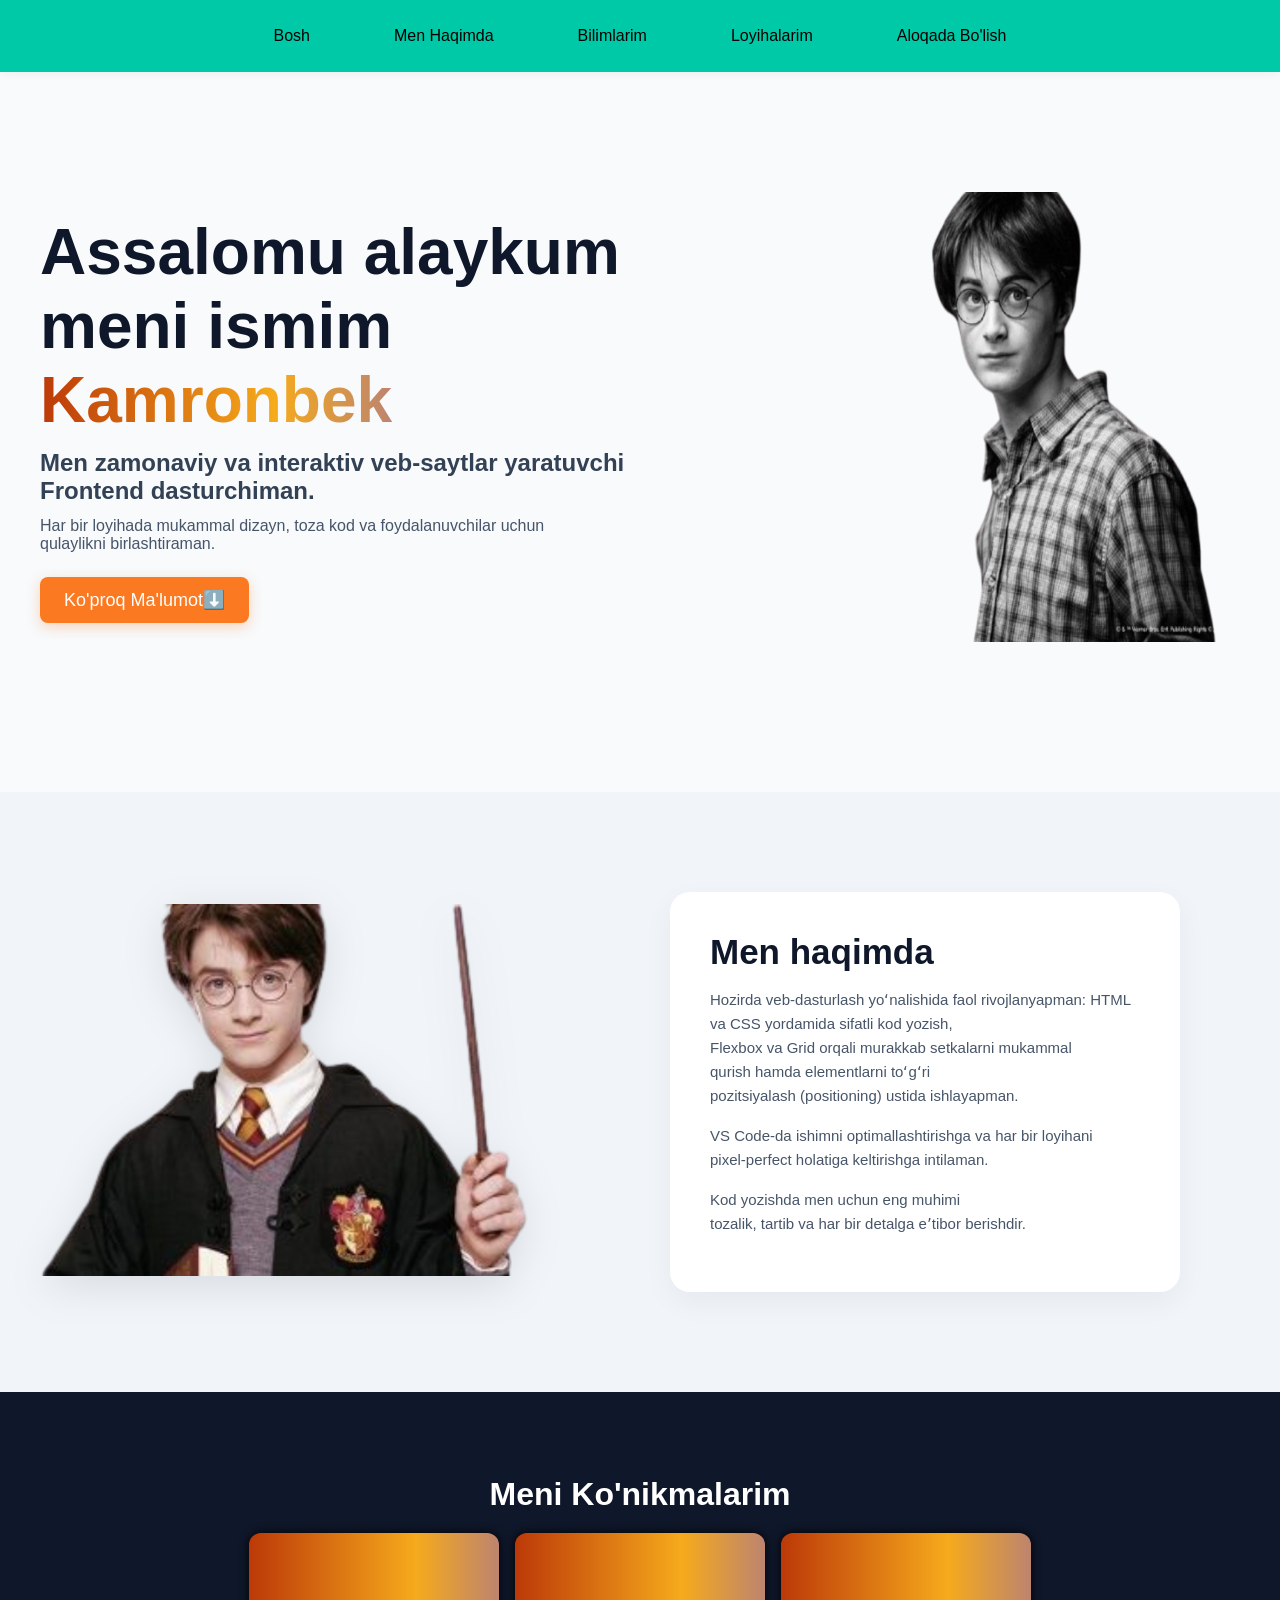
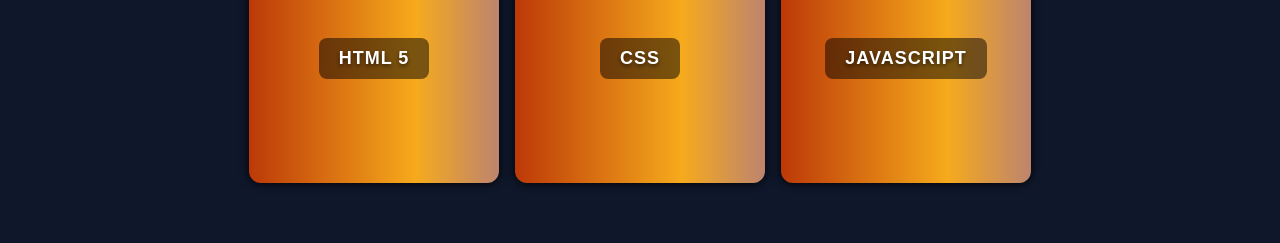
==== index.html @ ee9b0101 "Add Portfolio" ====
<!DOCTYPE html>
<html lang="en">

<head>
    <meta charset="UTF-8">
    <meta name="viewport" content="width=device-width, initial-scale=1.0">
    <title>Portfolio</title>
    <link rel="stylesheet" href="style.css">
</head>

<body>
    <header>
        <nav>
            <ul class="nav-list">
                <li><a class="nav-link" href="#hero">Bosh</a></li>
                <li><a class="nav-link" href="#about">Men Haqimda</a></li>
                <li><a class="nav-link" href="#skills">Bilimlarim</a></li>
                <li><a class="nav-link" href="loyihalarim.html">Loyihalarim</a></li>
                <li><a class="nav-link" href="./contact.html">Aloqada Bo'lish</a></li>
            </ul>
        </nav>
    </header>
    <main>
        <section id="hero" class="hero">
            <div class="container">
                <div class="hero-content">
                    <div class="hero-left">
                        <h1>Assalomu alaykum meni ismim <br> <span>Kamronbek</span></h1>
                        <h2>Men zamonaviy va interaktiv veb-saytlar yaratuvchi <br> Frontend dasturchiman.</h2>
                        <p>Har bir loyihada mukammal dizayn, toza kod va foydalanuvchilar uchun <br> qulaylikni
                            birlashtiraman.
                        </p>
                        <button>Ko'proq Ma'lumot⬇️ </button>
                    </div>
                    <div class="hero-right">
                        <img src="./images/harrypotter.png" alt="">
                    </div>
                </div>
        </section>
        <section id="about" class="about">
            <div class="about-content">
                <div class="about-left">
                    <img src="./images/harrypotter1.png" alt="About-chief">
                </div>
                <div class="about-right">
                    <h2>Men haqimda</h2>
                    <p>
                        Hozirda veb-dasturlash yoʻnalishida faol rivojlanyapman: HTML va CSS yordamida sifatli kod
                        yozish, <br>
                        Flexbox va Grid orqali murakkab setkalarni mukammal <br> qurish hamda elementlarni toʻgʻri <br>
                        pozitsiyalash
                        (positioning) ustida ishlayapman.
                    </p>
                    <p>
                        VS Code-da ishimni optimallashtirishga va har bir loyihani <br> pixel-perfect holatiga
                        keltirishga
                        intilaman.
                    </p>
                    <p>
                        Kod yozishda men uchun eng muhimi <br> tozalik, tartib va har bir detalga eʼtibor berishdir.
                    </p>
                </div>
            </div>
        </section>
        <section id="skills" class="skills">
            <h2 class="skills-title">Meni Ko'nikmalarim</h2>
            <div class="skill-flex">
                <div class="skill-cards">
                    <div class="inner">
                        <div class="oldi">
                            <h2>HTML 5</h2>
                        </div>
                        <div class="orqa">
                            <p>Veb-sahifalarning "skeleti" va strukturasini yaratish. Toza, zamonaviy va mukammal
                                (pixel-perfect) loyihalar uchun barcha turdagi semantik teglardan (header, section,
                                article) unumli foydalanish.</p>
                        </div>
                    </div>
                </div>
                <div class="skill-cards css">
            <div class="inner">
                <div class="oldi css"><h2>CSS</h2></div>
                <div class="orqa"><p>Veb-saytlarga jon bag‘ishlash: murakkab 3D va 2D transformatsiyalar, animatsiyalar, moslashuvchan dizayn (Media Queries) va toza, strukturani buzmaydigan stillar yozish.</p></div>
            </div>
         </div>
         <div class="skill-cards js">
            <div class="inner">
                <div class="oldi"><h2>JAVASCRIPT</h2></div>
                <div class="orqa"><p>Sayt interaktivligi va funksionalligini ta'minlash. Hodisalarni (events) boshqarish, dinamik elementlar yaratish va toza, tushunarli JS kod yozish ko‘nikmasi.</p></div>
            </div>
         </div>
            </div>
        </section>

        <section class="projects">
          <div class="project-cards">
            <div class="project-card">

            </div>
          </div>
        </div>

        </section>
    </main>
</body>

</html>
---- style.css ----
* {
  margin: 0;
  padding: 0;
  box-sizing: border-box;
  font-family: sans-serif;
}
header {
  background-color: #f8fafc;
  box-shadow: 0 2px 10px rgba(0, 0, 0, 0.05);
  position: sticky;
  top: 0;
  z-index: 100;
}
html {
  scroll-behavior: smooth;
}

.nav-list {
  display: flex;
  gap: 36px;
  list-style: none;
  justify-content: center;
  padding: 15px 50px;
  background-color: #00c9a7;
}

.nav-link {
  display: inline-block;
  text-decoration: none;
  background-color: transparent;
  color: #000000;
  padding: 12px 24px;
  border-radius: 8px;
  transition: 0.3s;
}

.nav-link:hover {
  background-color: #f1f5f9;
  color: #3801b8;
}

.nav-link:active {
  background-color: #e2e8f0;
  transform: scale(0.95);
}

.container {
  max-width: 1200px;
  margin: 0 auto;
  width: 100%;
}
nav img {
  width: 50px;
  height: auto;
}
h1 {
  font-size: 64px;
  color: #0f172a;
}
h1 span {
  background: linear-gradient(
    to right,
    #bc3908,
    #f6aa1c,
    #845ec2,
    #845ec2,
    #00c9a7,
    #3c859e,
    #0900ff
  );
  background-clip: text;
  background-size: 400% 400%;
  -webkit-text-fill-color: transparent;
  animation: move 8s linear infinite;
}
.hero {
  min-height: 80vh;
  background-color: #f8fafc;
  display: flex;
  align-items: flex-start;
  padding-top: 120px;
}
.hero-left {
  display: flex;
  flex-direction: column;
  justify-content: center;
  max-width: 700px;
  gap: 12px;
}

.hero-left p {
  color: #475569;
}

.hero-left h2 {
  color: #334155;
}

.hero-left button {
  padding: 12px 24px;
  background-color: #fa7921;
  box-shadow: 0 4px 14px rgba(250, 121, 33, 0.3);
  color: white;
  border-radius: 8px;
  margin-top: 12px;
  width: fit-content;
  border: none;
  font-size: 18px;
  transition: 0.3s;
  cursor: pointer;
}
.hero-left button:hover {
  background-color: #f6aa1c;
}
.hero-left button:active {
  background-color: #bc3908;
  transform: scale(0.95);
}

.hero-content {
  display: flex;
  justify-content: space-between;
}

.hero-right img {
  width: 530px;
  height: 450px;
}

.about {
  background-color: #f1f5f9;
  padding: 100px 0;
}
.about-content {
  display: flex;
  justify-content: center;
  align-items: center;
  gap: 120px;
  max-width: 1200px;
  padding: 0 20px;
}

.about-left img {
  width: 530px;
  height: 450px;
  filter: drop-shadow(0 10px 20px rgba(0, 0, 0, 0.1));
  height: auto;
  transition: 0.5s;
}

.about-right {
  display: flex;
  flex-direction: column;
  gap: 16px;
  max-width: 650px;
  height: 400px;
  padding: 40px;
  background-color: #ffffff;
  box-shadow: 0 10px 30px rgba(0, 0, 0, 0.05);
  border-radius: 20px;
  transition: transform 0.3s;
}

.about-right:hover {
  transform: scale(1.05);
  color: #fff;
}

.about-right h2 {
  font-size: 35px;
  color: #0f172a;
}

.about-left img:hover {
  transform: scale(1.05) translateY(-5px);
}

.about-right p {
  font-size: 15px;
  line-height: 1.6;
  color: #475569;
  font-weight: 200px;
}

.skills-title {
  margin-top: 24px;
  margin-bottom: 20px;
  color: #ffffff;
  font-size: 32px;
}

.skills {
  text-align: center;
  display: flex;
  padding: 60px 20px;
  flex-direction: column;
  background-color: #0f172a;
  align-items: center;
}

.skill-cards {
  width: 250px;
  height: 250px;
  perspective: 1000px;
}

.inner {
  width: 100%;
  height: 100%;
  transition: 1s;
  transform-style: preserve-3d;
  position: relative;
}

.skill-cards:hover .inner {
  transform: rotateY(180deg);
}

.oldi,
.orqa {
  width: 100%;
  height: 100%;
  box-shadow: 0 0 10px black;
  position: absolute;
  backface-visibility: hidden;
  display: flex;
  align-items: center;
  padding: 20px;
  border-radius: 12px;
  justify-content: center;
  color: #7a9b76;
  font-size: 12px;
}
.oldi {
  animation: move 8s linear infinite;
  background: linear-gradient(
    to right,
    #bc3908,
    #f6aa1c,
    #845ec2,
    #845ec2,
    #00c9a7,
    #3c859e,
    #0900ff
  );
  background-size: 400% 400%;

  transform: rotateY(0deg);
}


.orqa {
  transform: rotateY(180deg);
  color: #334155;
  background-color: #ffffff;
  font-size: 15px;
  line-height: 1.4;
}

.skill-flex {
  display: flex;
  gap: 16px;
}

.oldi h2 {
  color: #ffffff;
  font-weight: bold;
  text-transform: uppercase;
  letter-spacing: 1px;
  background: rgba(0, 0, 0, 0.5);
  padding: 10px 20px;
  border-radius: 8px;
  backdrop-filter: blur(4px);
  text-shadow: 0 2px 4px rgba(0, 0, 0, 0.6);
}


@keyframes move {
  0% { background-position: 0% 50%; }
  50% { background-position: 100% 50%; }
  100% { background-position: 0% 50%; }
}
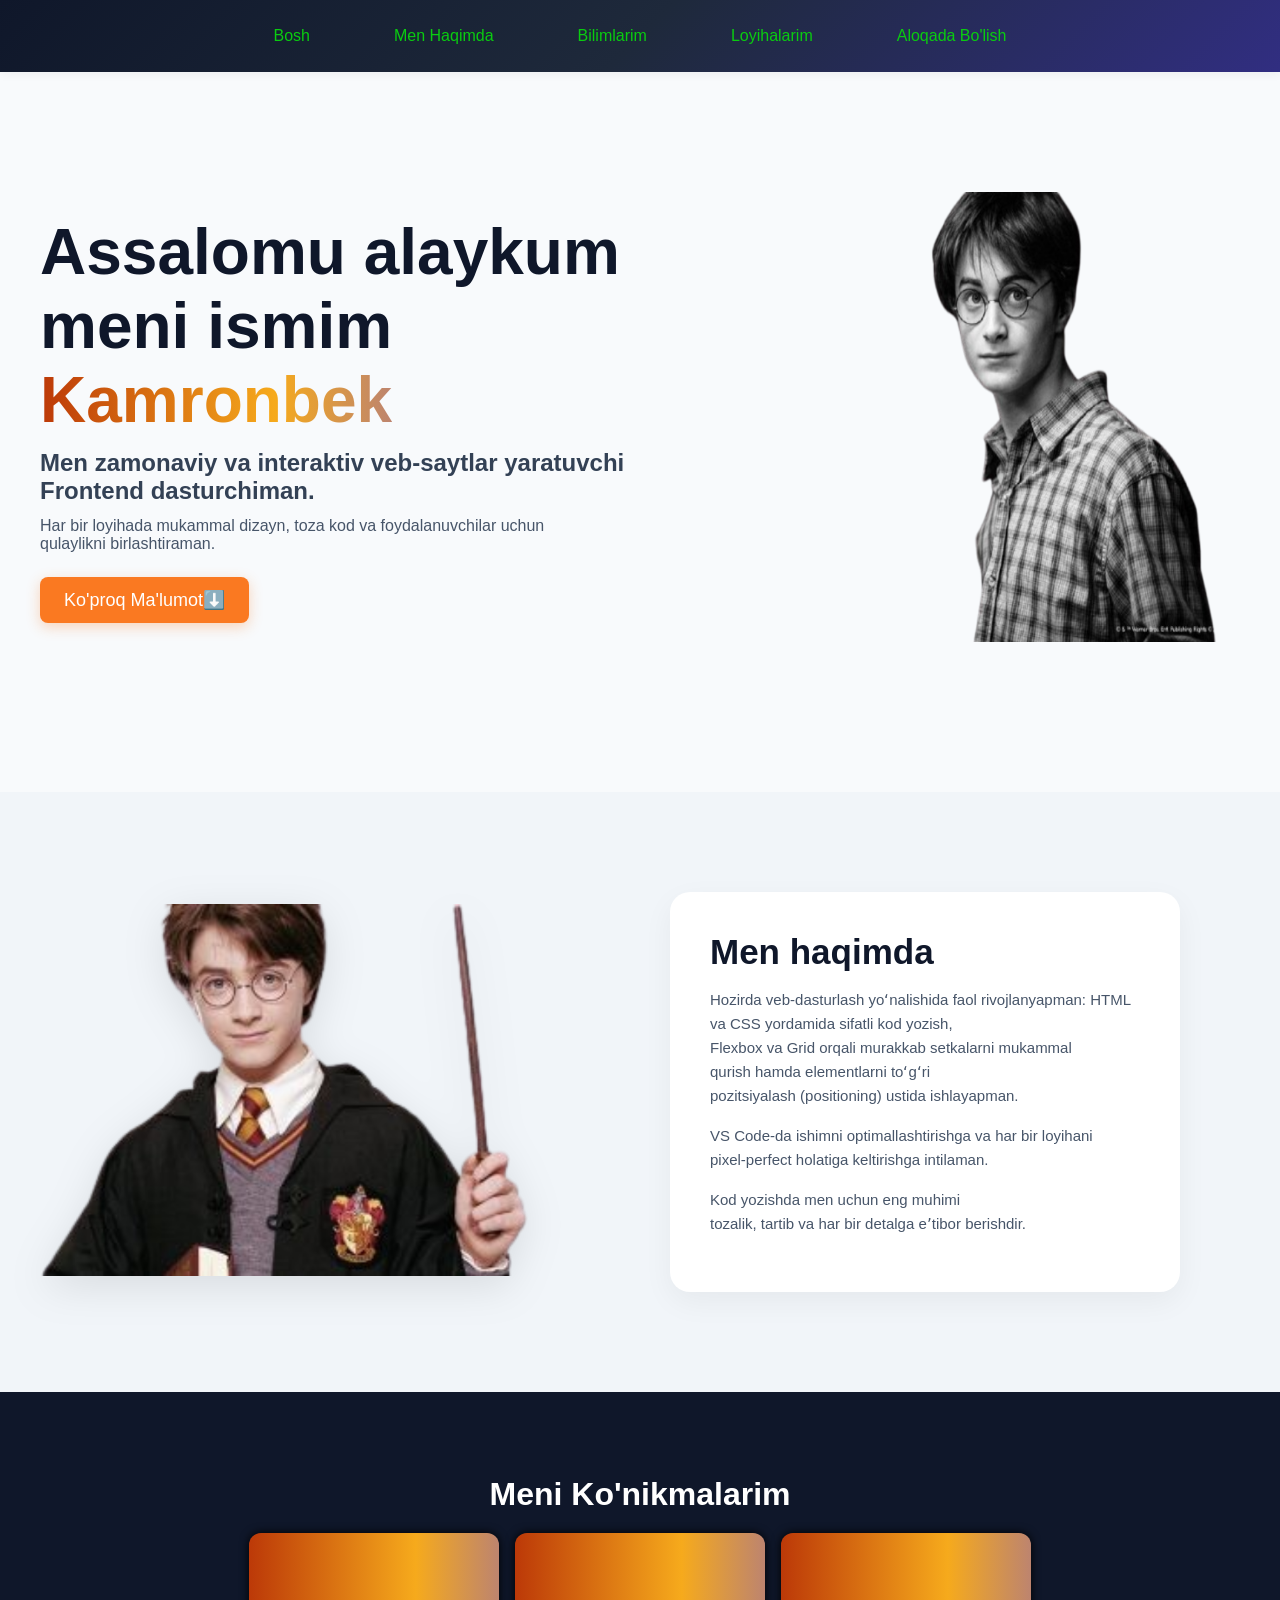
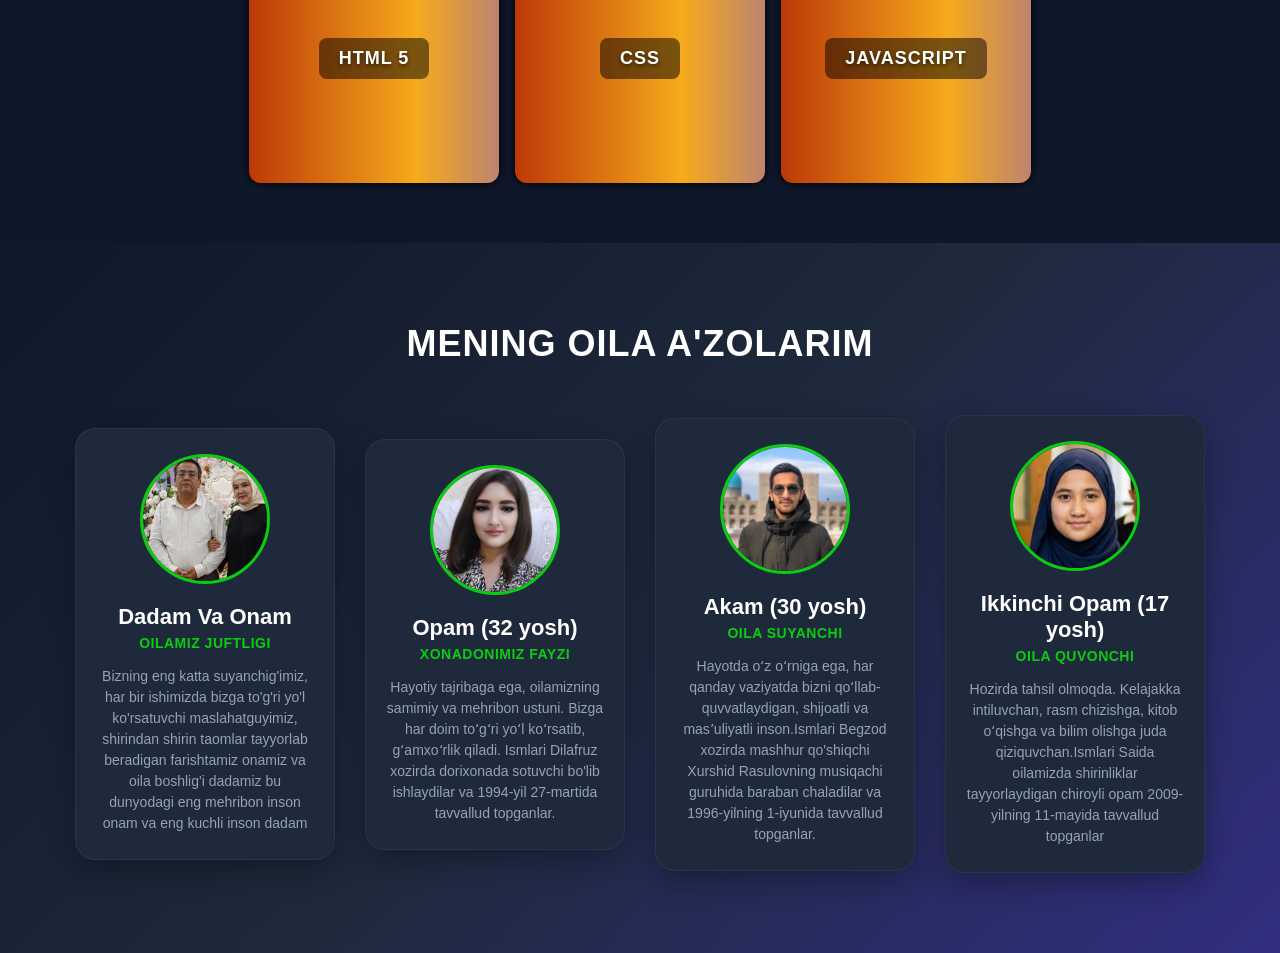
==== commit e5afb5b4: "Famuly added" ====
--- a/index.html
+++ b/index.html
@@ -30,7 +30,7 @@
                         <p>Har bir loyihada mukammal dizayn, toza kod va foydalanuvchilar uchun <br> qulaylikni
                             birlashtiraman.
                         </p>
-                        <button>Ko'proq Ma'lumot⬇️ </button>
+                        <a href="#about">Ko'proq Ma'lumot⬇️</a>
                     </div>
                     <div class="hero-right">
                         <img src="./images/harrypotter.png" alt="">
@@ -101,6 +101,56 @@
         </div>
 
         </section>
+        <section id="family" class="family-section">
+            <h2 class="family-title">Mening Oila A'zolarim</h2>
+            <div class="family-container">
+                
+                <div class="family-card">
+                    <div class="family-img-box">
+                        <img src="./images/ota-onam.png" alt="Dadam">
+                    </div>
+                    <div class="family-info">
+                        <h3>Dadam Va Onam</h3>
+                        <p class="role">Oilamiz juftligi</p>
+                        <p class="desc">Bizning eng katta suyanchig'imiz, har bir ishimizda bizga to'g'ri yo'l ko'rsatuvchi maslahatguyimiz, shirindan shirin taomlar tayyorlab beradigan farishtamiz onamiz va oila boshlig'i dadamiz bu dunyodagi eng mehribon inson onam va eng kuchli inson dadam</p>
+                    </div>
+                </div>
+
+                <div class="family-card">
+                    <div class="family-img-box">
+                        <img src="./images/Opam.png" alt="Onam">
+                    </div>
+                    <div class="family-info">
+                        <h3>Opam (32 yosh)</h3>
+                        <p class="role">Xonadonimiz fayzi</p>
+                        <p class="desc">Hayotiy tajribaga ega, oilamizning samimiy va mehribon ustuni. Bizga har doim toʻgʻri yoʻl koʻrsatib, gʻamxoʻrlik qiladi. Ismlari Dilafruz xozirda dorixonada sotuvchi bo'lib ishlaydilar va 1994-yil 27-martida tavvallud topganlar.</p>
+                    </div>
+                </div>
+
+                <div class="family-card">
+                    <div class="family-img-box">
+                        <img src="./images/Akam.png" alt="Ukam">
+                    </div>
+                    <div class="family-info">
+                        <h3>Akam (30 yosh)</h3>
+                        <p class="role">Oila suyanchi</p>
+                        <p class="desc">Hayotda oʻz oʻrniga ega, har qanday vaziyatda bizni qoʻllab-quvvatlaydigan, shijoatli va masʼuliyatli inson.Ismlari Begzod xozirda mashhur qo'shiqchi Xurshid Rasulovning musiqachi guruhida baraban chaladilar va 1996-yilning 1-iyunida tavvallud topganlar.</p>
+                    </div>
+                </div>
+
+                <div class="family-card">
+                    <div class="family-img-box">
+                        <img src="./images/opam2.png" alt="Singlim">
+                    </div>
+                    <div class="family-info">
+                        <h3>Ikkinchi Opam (17 yosh)</h3>
+                        <p class="role">Oila quvonchi</p>
+                        <p class="desc">Hozirda tahsil olmoqda. Kelajakka intiluvchan, rasm chizishga, kitob oʻqishga va bilim olishga juda qiziquvchan.Ismlari Saida oilamizda shirinliklar tayyorlaydigan chiroyli opam 2009-yilning 11-mayida tavvallud topganlar</p>
+                    </div>
+                </div>
+
+            </div>
+        </section>
     </main>
 </body>
 
--- a/style.css
+++ b/style.css
@@ -21,14 +21,19 @@
   list-style: none;
   justify-content: center;
   padding: 15px 50px;
-  background-color: #00c9a7;
+    background: linear-gradient(
+        135deg,
+        #0f172a,
+        #1e293b,
+        #312e81
+    );
 }
 
 .nav-link {
   display: inline-block;
   text-decoration: none;
   background-color: transparent;
-  color: #000000;
+  color: #0acc10;
   padding: 12px 24px;
   border-radius: 8px;
   transition: 0.3s;
@@ -96,7 +101,7 @@
   color: #334155;
 }
 
-.hero-left button {
+.hero-left a {
   padding: 12px 24px;
   background-color: #fa7921;
   box-shadow: 0 4px 14px rgba(250, 121, 33, 0.3);
@@ -104,15 +109,16 @@
   border-radius: 8px;
   margin-top: 12px;
   width: fit-content;
+  text-decoration: none;
   border: none;
   font-size: 18px;
   transition: 0.3s;
   cursor: pointer;
 }
-.hero-left button:hover {
+.hero-left a:hover {
   background-color: #f6aa1c;
 }
-.hero-left button:active {
+.hero-left a:active {
   background-color: #bc3908;
   transform: scale(0.95);
 }
@@ -280,5 +286,100 @@
   50% { background-position: 100% 50%; }
   100% { background-position: 0% 50%; }
 }
-
-
+.family-section {
+  padding: 80px 20px;
+  background: linear-gradient(135deg, #0f172a, #1e293b, #312e81); 
+  text-align: center;
+  width: 100%;
+}
+
+.family-title {
+  font-size: 36px;
+  color: #ffffff;
+  margin-bottom: 50px;
+  position: relative;
+  text-transform: uppercase;
+  letter-spacing: 1px;
+}
+
+.family-container {
+  display: flex;
+  justify-content: center;
+  align-items: center;
+  gap: 30px;
+  max-width: 1200px;
+  margin: 0 auto;
+  flex-wrap: wrap; 
+}
+
+.family-card {
+  background: #1e293b;
+  border-radius: 20px;
+  width: 260px;
+  padding: 25px 20px;
+  box-shadow: 0 10px 30px rgba(0, 0, 0, 0.3);
+  border: 1px solid rgba(255, 255, 255, 0.05);
+  transition: all 0.4s ease;
+  text-align: center;
+}
+
+.family-img-box {
+  width: 130px;
+  height: 130px;
+  margin: 0 auto 20px;
+  border-radius: 50%;
+  overflow: hidden;
+  border: 3px solid #0acc10; 
+  transition: transform 0.4s ease;
+}
+
+.family-img-box img {
+  width: 100%;
+  height: 100%;
+  object-fit: cover; 
+}
+
+.family-info h3 {
+  color: #ffffff;
+  font-size: 22px;
+  margin-bottom: 5px;
+}
+
+.family-info .role {
+  color: #0acc10; 
+  font-size: 14px;
+  font-weight: 600;
+  margin-bottom: 15px;
+  text-transform: uppercase;
+  letter-spacing: 0.5px;
+}
+
+.family-info .desc {
+  color: #94a3b8;
+  font-size: 14px;
+  line-height: 1.5;
+}
+
+.family-card:hover {
+  transform: translateY(-12px); 
+  border-color: #818cf8; 
+  box-shadow: 0 15px 35px rgba(129, 140, 248, 0.25);
+}
+
+.family-card:hover .family-img-box {
+  transform: scale(1.08);
+  border-color: #818cf8;
+}
+
+@media (max-width: 768px) {
+  .family-container {
+    gap: 20px;
+    align-items: stretch;
+  }
+  .family-card {
+    width: 100%; 
+    max-width: 340px;
+  }
+}
+
+
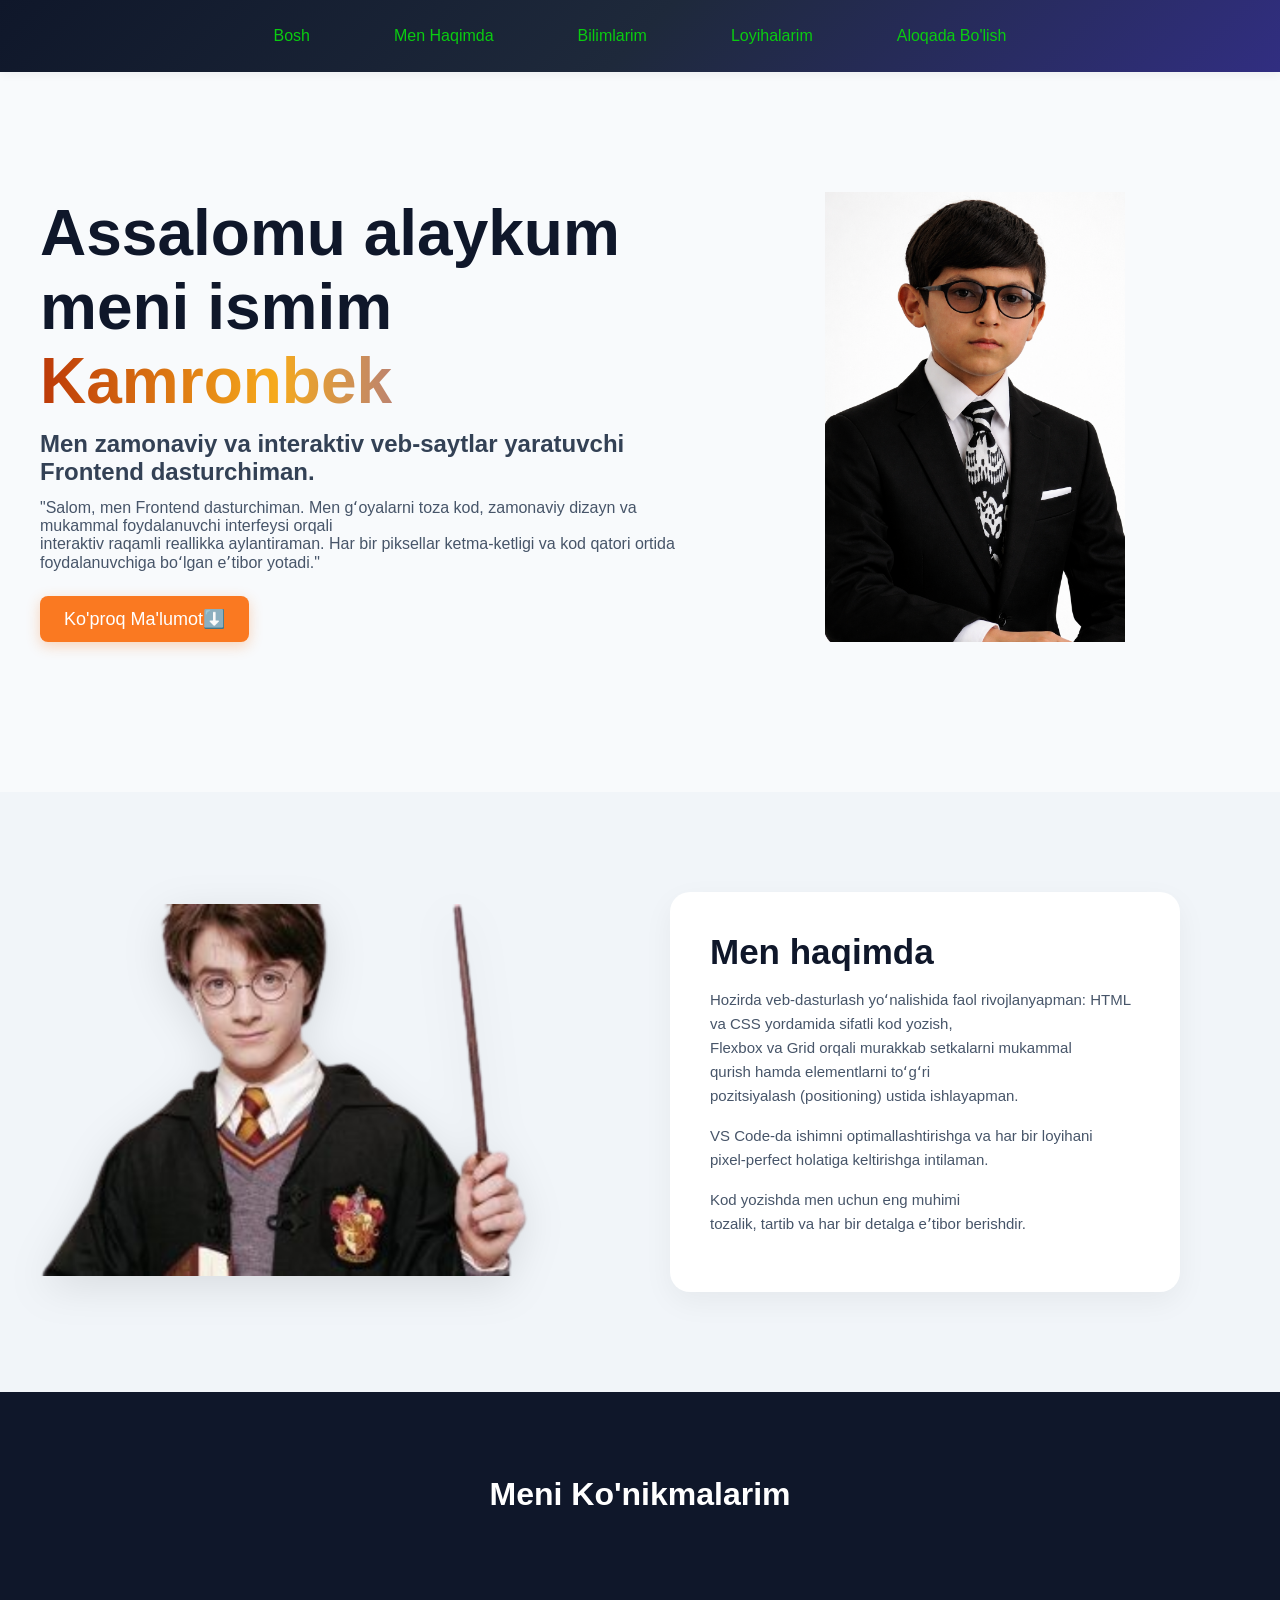
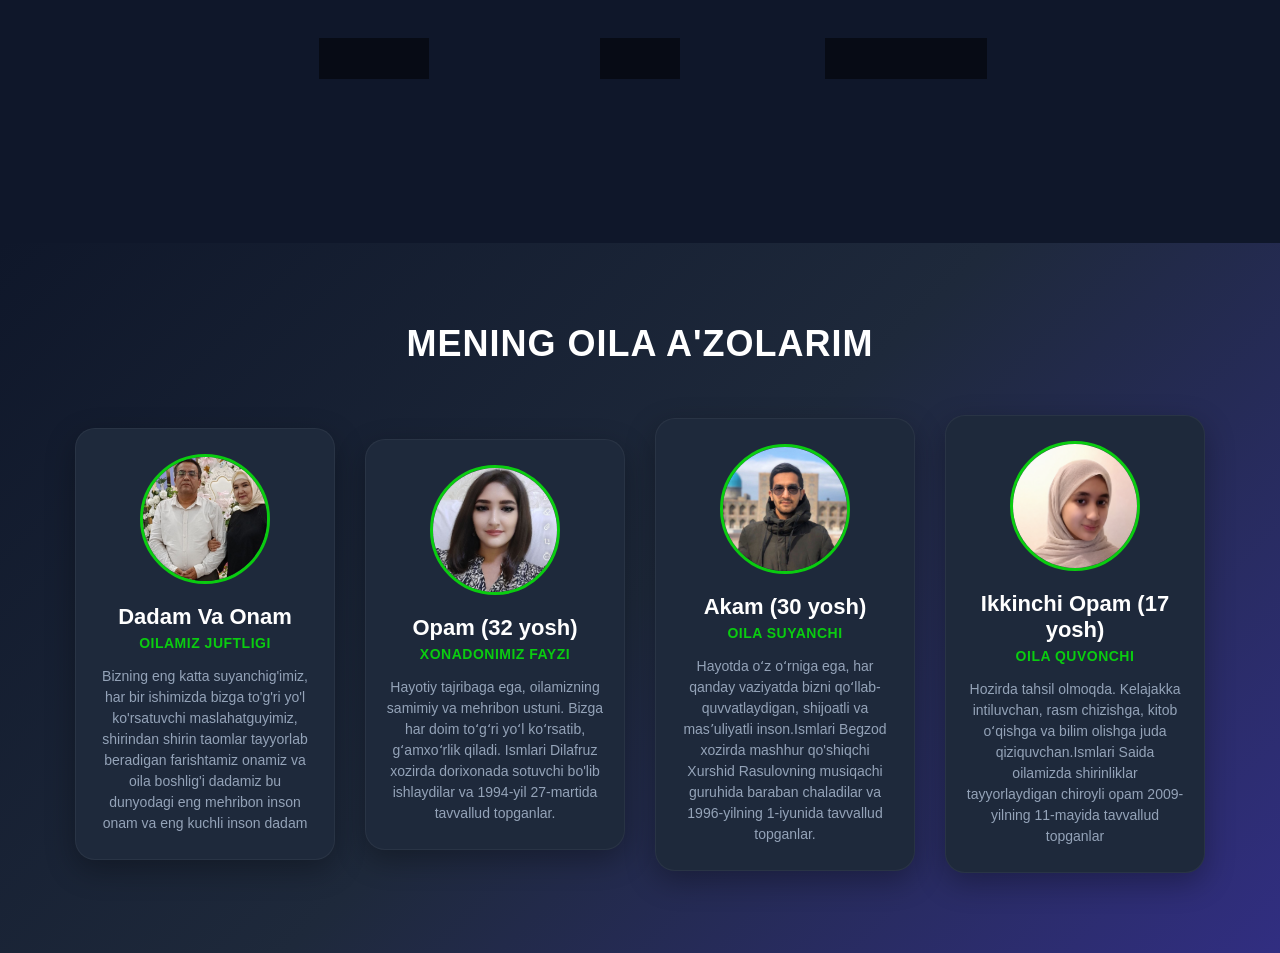
==== commit 9add1b11: "My Photo Update" ====
--- a/index.html
+++ b/index.html
@@ -27,13 +27,12 @@
                     <div class="hero-left">
                         <h1>Assalomu alaykum meni ismim <br> <span>Kamronbek</span></h1>
                         <h2>Men zamonaviy va interaktiv veb-saytlar yaratuvchi <br> Frontend dasturchiman.</h2>
-                        <p>Har bir loyihada mukammal dizayn, toza kod va foydalanuvchilar uchun <br> qulaylikni
-                            birlashtiraman.
+                        <p>"Salom, men Frontend dasturchiman. Men gʻoyalarni toza kod, zamonaviy dizayn va mukammal foydalanuvchi interfeysi orqali <br> interaktiv raqamli reallikka aylantiraman. Har bir piksellar ketma-ketligi va kod qatori ortida foydalanuvchiga boʻlgan eʼtibor yotadi."
                         </p>
                         <a href="#about">Ko'proq Ma'lumot⬇️</a>
                     </div>
                     <div class="hero-right">
-                        <img src="./images/harrypotter.png" alt="">
+                        <img src="./images/me.png" alt="">
                     </div>
                 </div>
         </section>
--- a/style.css
+++ b/style.css
@@ -131,6 +131,7 @@
 .hero-right img {
   width: 530px;
   height: 450px;
+  object-fit: contain;
 }
 
 .about {
@@ -371,15 +372,4 @@
   border-color: #818cf8;
 }
 
-@media (max-width: 768px) {
-  .family-container {
-    gap: 20px;
-    align-items: stretch;
-  }
-  .family-card {
-    width: 100%; 
-    max-width: 340px;
-  }
-}
-
-
+
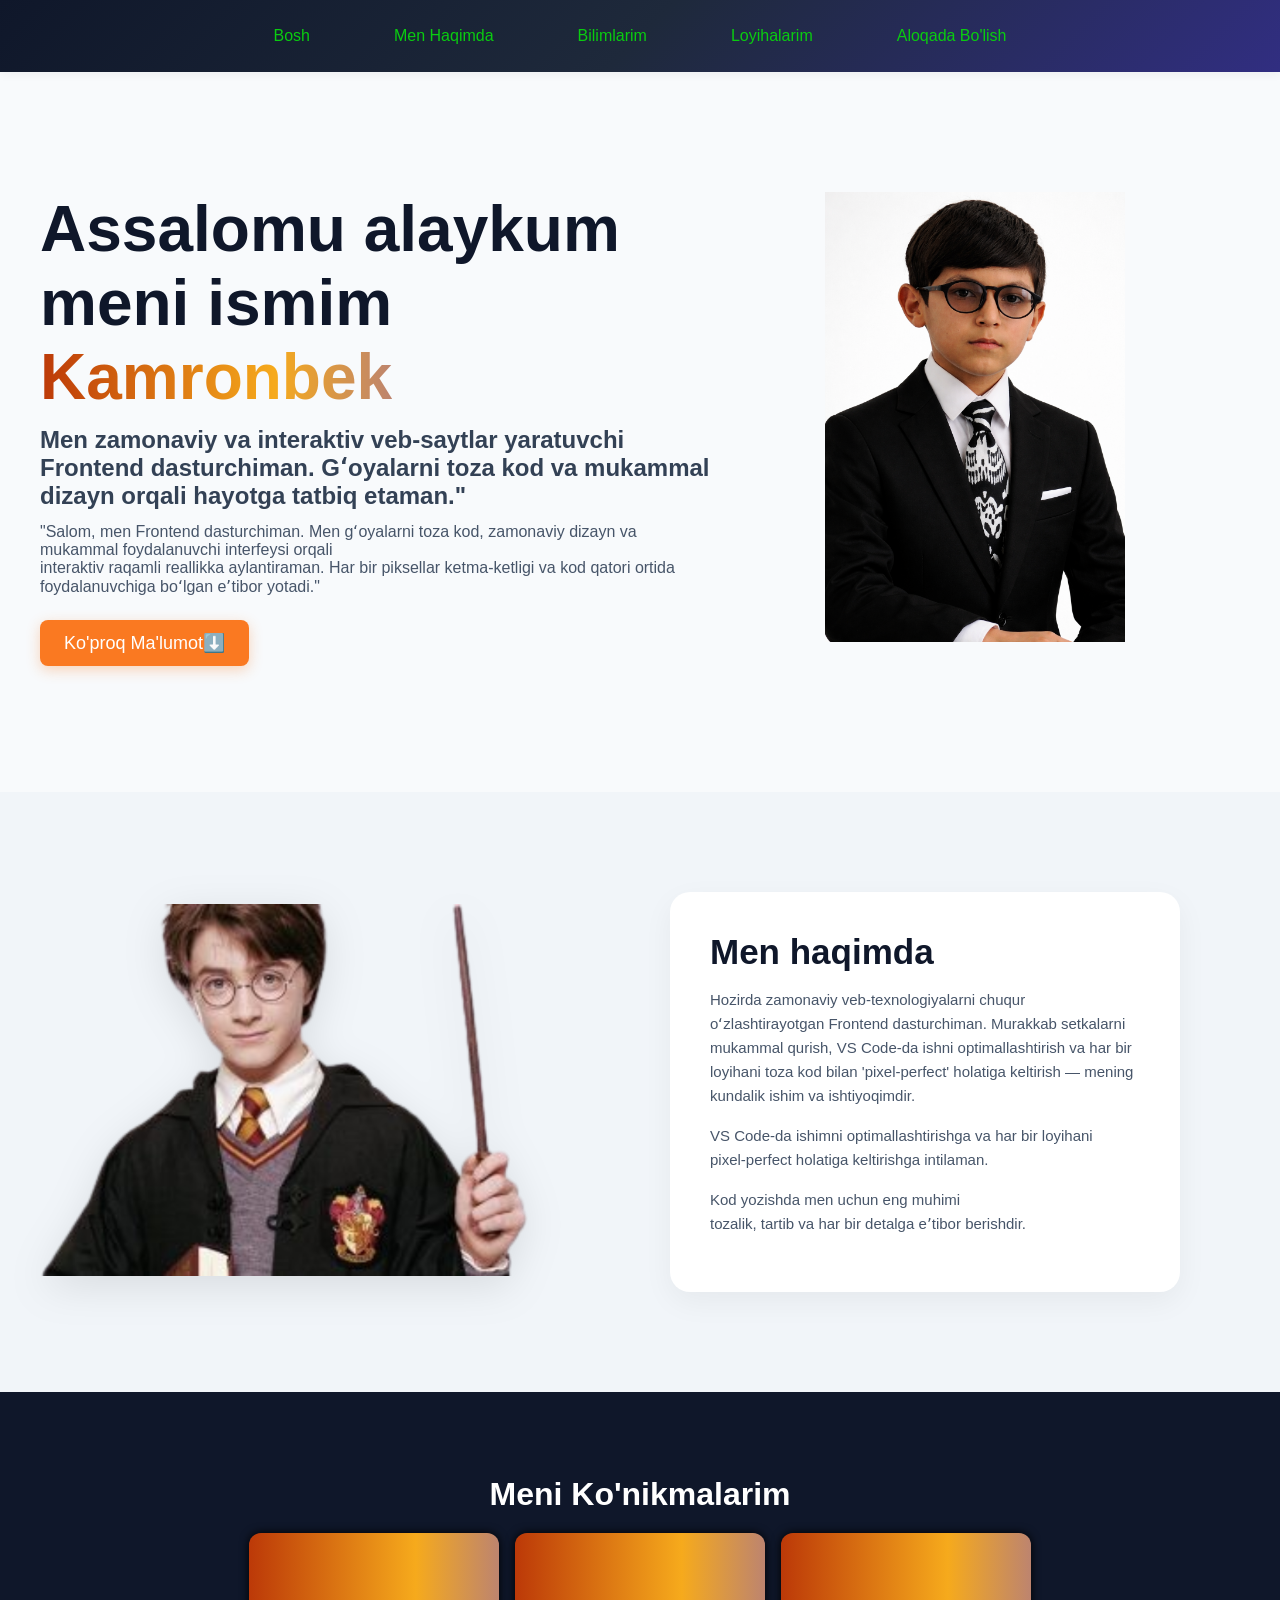
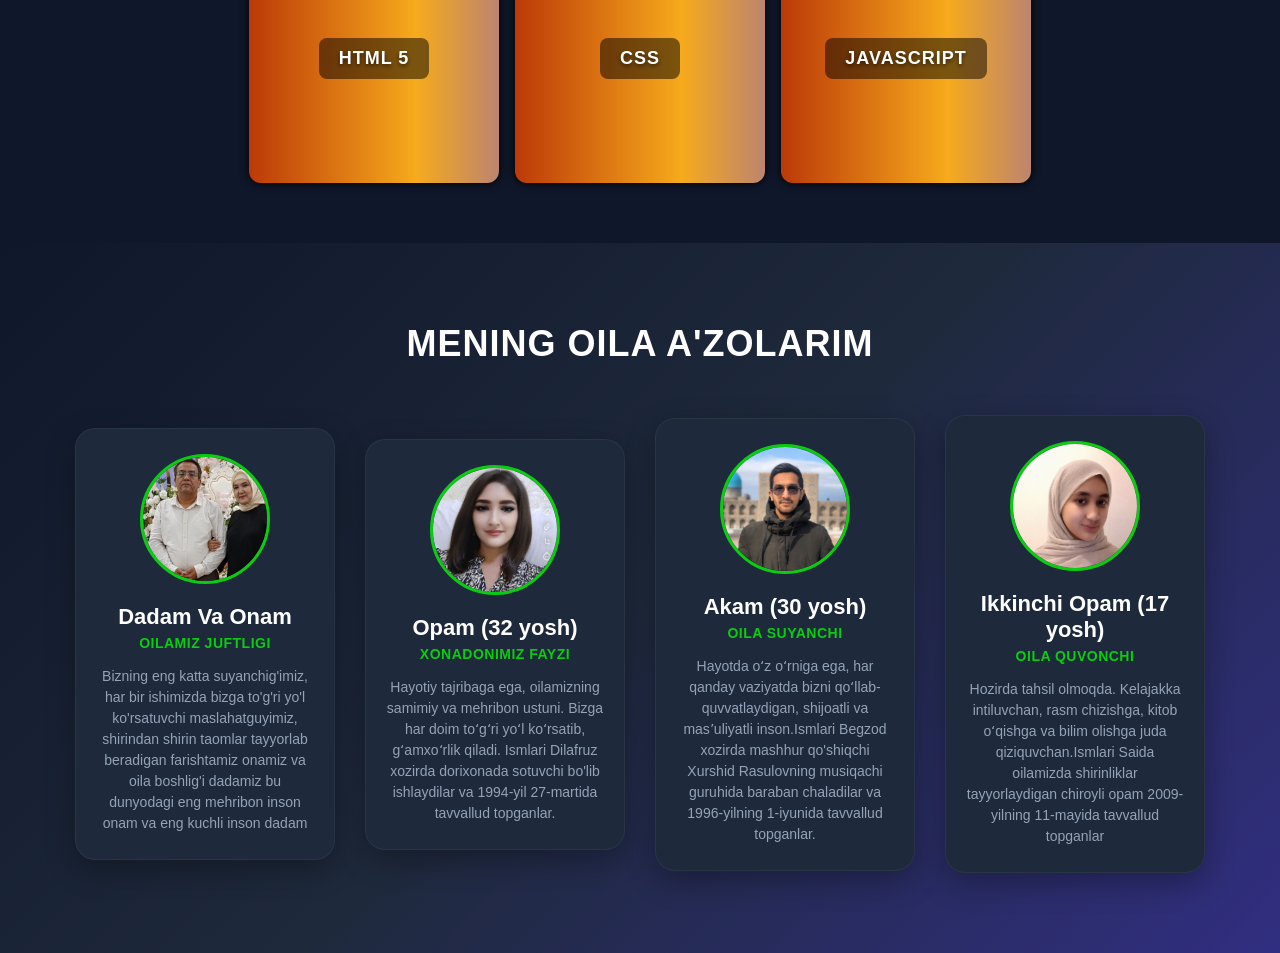
==== commit 10283158: "Description Update" ====
--- a/index.html
+++ b/index.html
@@ -26,7 +26,7 @@
                 <div class="hero-content">
                     <div class="hero-left">
                         <h1>Assalomu alaykum meni ismim <br> <span>Kamronbek</span></h1>
-                        <h2>Men zamonaviy va interaktiv veb-saytlar yaratuvchi <br> Frontend dasturchiman.</h2>
+                        <h2>Men zamonaviy va interaktiv veb-saytlar yaratuvchi Frontend dasturchiman. Gʻoyalarni toza kod va mukammal dizayn orqali hayotga tatbiq etaman."</h2>
                         <p>"Salom, men Frontend dasturchiman. Men gʻoyalarni toza kod, zamonaviy dizayn va mukammal foydalanuvchi interfeysi orqali <br> interaktiv raqamli reallikka aylantiraman. Har bir piksellar ketma-ketligi va kod qatori ortida foydalanuvchiga boʻlgan eʼtibor yotadi."
                         </p>
                         <a href="#about">Ko'proq Ma'lumot⬇️</a>
@@ -44,12 +44,7 @@
                 <div class="about-right">
                     <h2>Men haqimda</h2>
                     <p>
-                        Hozirda veb-dasturlash yoʻnalishida faol rivojlanyapman: HTML va CSS yordamida sifatli kod
-                        yozish, <br>
-                        Flexbox va Grid orqali murakkab setkalarni mukammal <br> qurish hamda elementlarni toʻgʻri <br>
-                        pozitsiyalash
-                        (positioning) ustida ishlayapman.
-                    </p>
+                        Hozirda zamonaviy veb-texnologiyalarni chuqur oʻzlashtirayotgan Frontend dasturchiman. Murakkab setkalarni mukammal qurish, VS Code-da ishni optimallashtirish va har bir loyihani toza kod bilan 'pixel-perfect' holatiga keltirish — mening kundalik ishim va ishtiyoqimdir.
                     <p>
                         VS Code-da ishimni optimallashtirishga va har bir loyihani <br> pixel-perfect holatiga
                         keltirishga
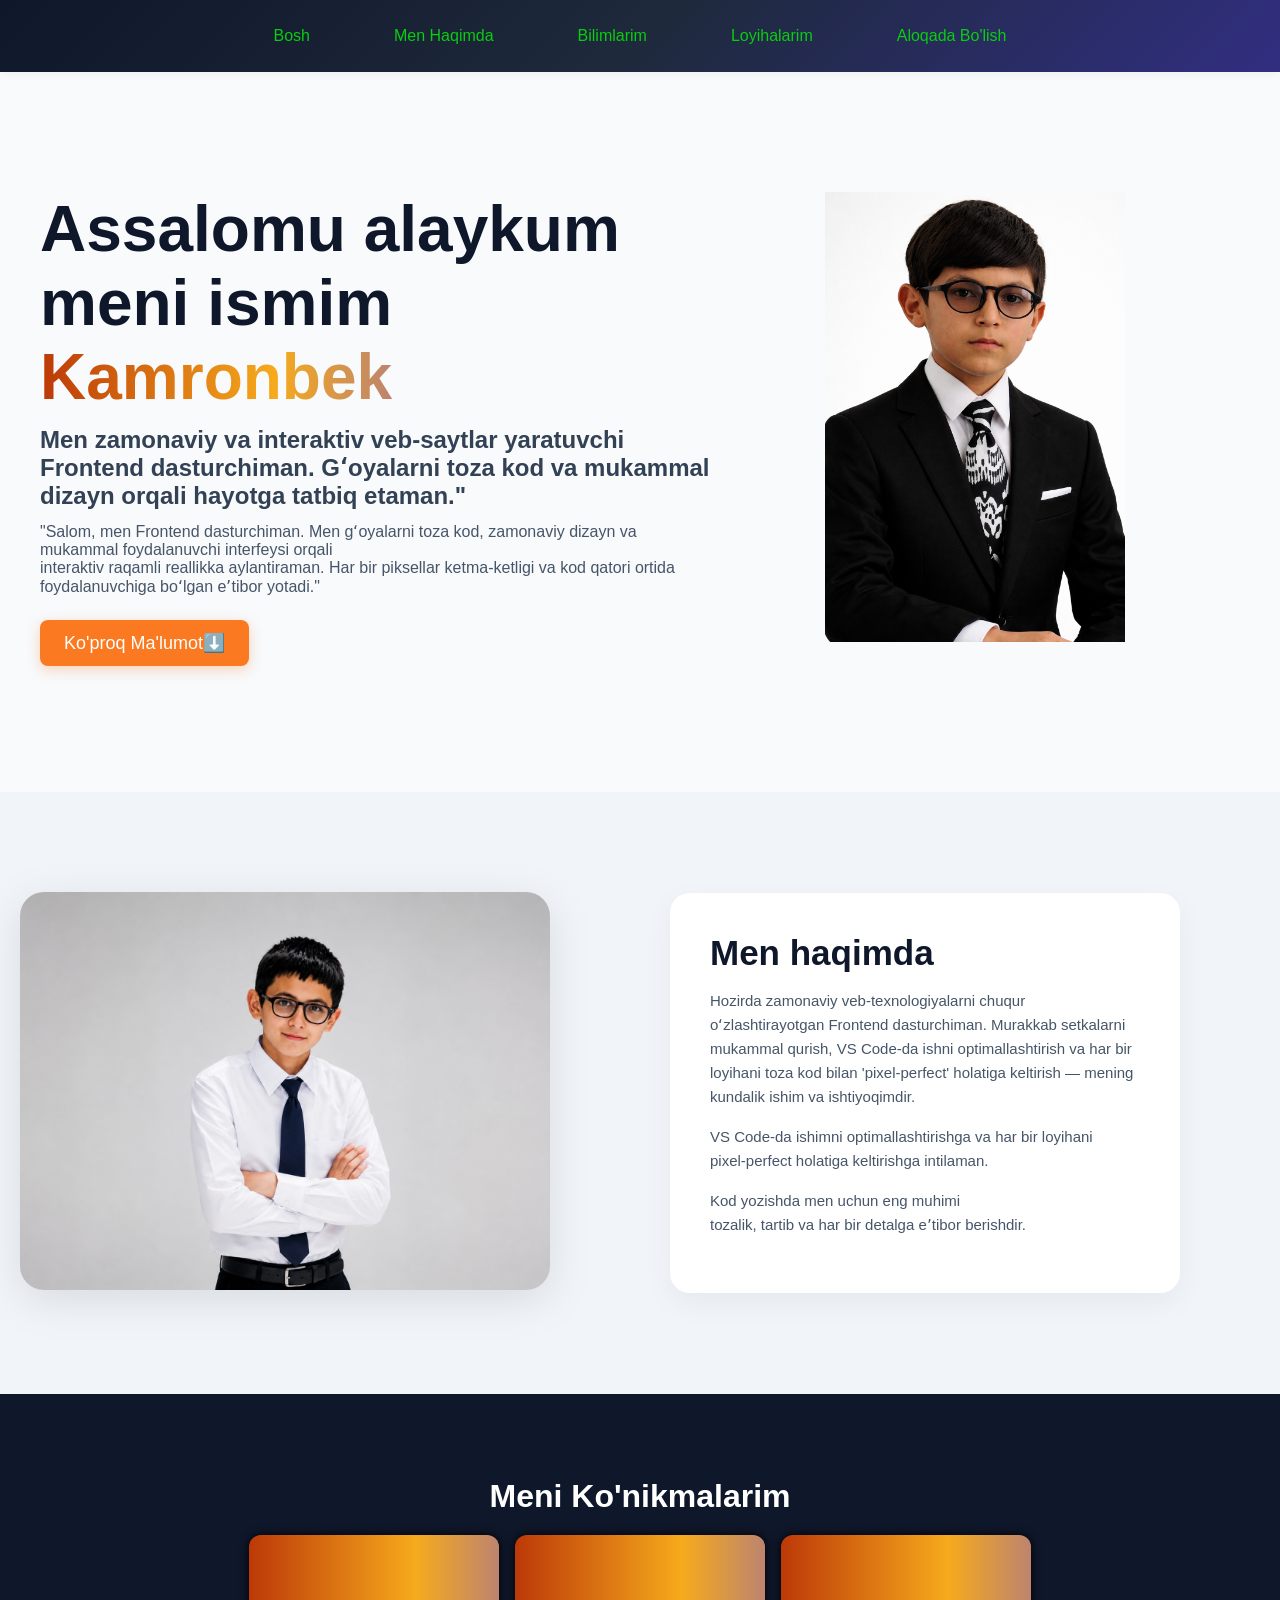
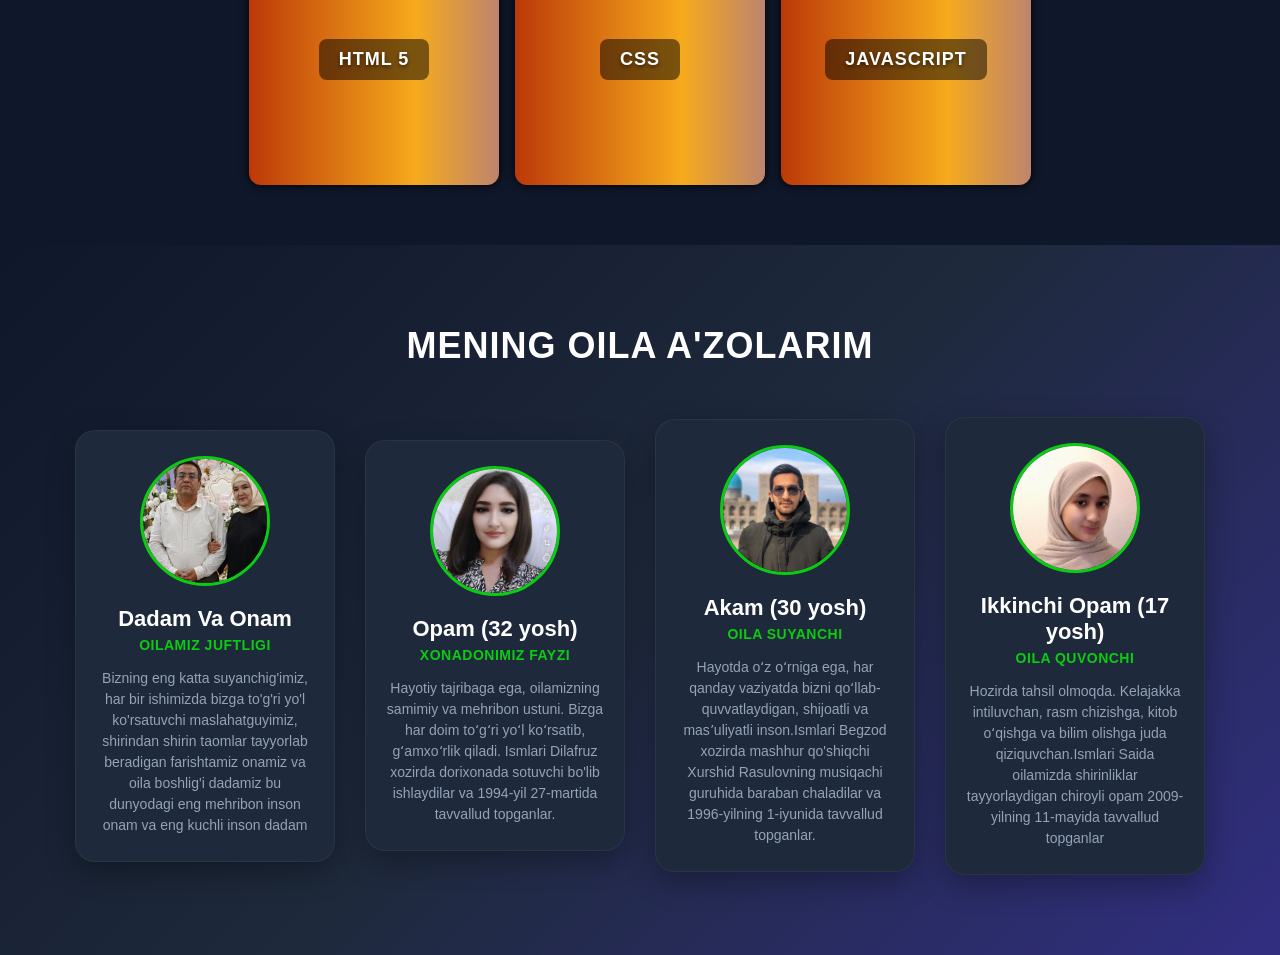
==== commit f712d19a: "New Photo added" ====
--- a/index.html
+++ b/index.html
@@ -39,7 +39,7 @@
         <section id="about" class="about">
             <div class="about-content">
                 <div class="about-left">
-                    <img src="./images/harrypotter1.png" alt="About-chief">
+                    <img src="./images/me2.png" alt="About-chief">
                 </div>
                 <div class="about-right">
                     <h2>Men haqimda</h2>
--- a/style.css
+++ b/style.css
@@ -153,6 +153,7 @@
   filter: drop-shadow(0 10px 20px rgba(0, 0, 0, 0.1));
   height: auto;
   transition: 0.5s;
+  border-radius: 24px;
 }
 
 .about-right {
